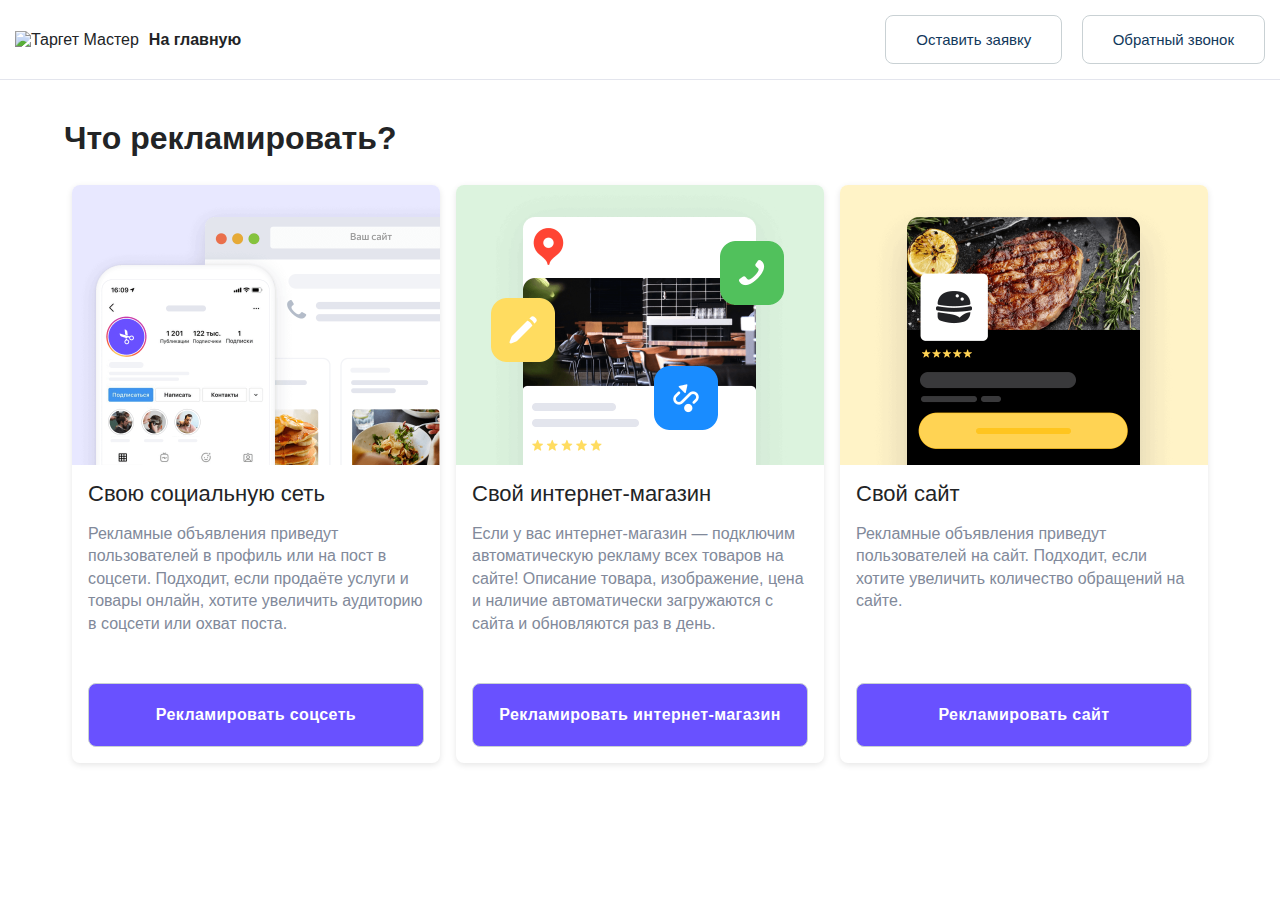
==== launch-ad.html @ 7a2d8f9c "Закончил работу. Сдал заказчику на проверку" ====
<!DOCTYPE html>
<html lang="ru">

<head>
    <meta charset="UTF-8">
    <meta name="viewport" content="width=device-width, initial-scale=1.0">
    <!-- ! Предзагрузка шрифтов -->
    <link rel="preload" href="fonts/YandexSansText-Regular.woff2" as="font" type="font/woff2" crossorigin />
    <link rel="preload" href="fonts/YandexSansText-Bold.woff2" as="font" type="font/woff2" crossorigin />
    <!-- ! Favicon -->
    <link rel="apple-touch-icon" sizes="180x180" href="favicon/apple-touch-icon.png">
    <link rel="icon" type="image/png" sizes="32x32" href="favicon/favicon-32x32.png">
    <link rel="icon" type="image/png" sizes="16x16" href="favicon/favicon-16x16.png">
    <link rel="manifest" href="favicon/site.webmanifest">
    <link rel="mask-icon" href="favicon/safari-pinned-tab.svg" color="#5bbad5">
    <meta name="msapplication-TileColor" content="#da532c">
    <meta name="theme-color" content="#ffffff">
    <!--! Подключение файлов CSS -->
    <link rel="stylesheet" href="css/style.css">
    <link rel="stylesheet" href="css/launch-ad-style.css">
    <title>Таргет Мастер - запустить рекламу</title>
</head>

<body class="lock-padding">
    <header class="header lock-padding">
        <div class="wrapper header__wrapper">
            <div class="header__container">
                <a href="index.html" class="header__logo">
                    <img src="img/logo.png" alt="Таргет Мастер">
                </a>
                <a href="index.html" class="to-home">На главную</a>
            </div>
            <div class="header__buttons">
                <a href="#" id="header-button" class="button header__button">Оставить заявку</a>
                <a href="#popup" class="button header__button popup-link">Обратный звонок</a>
            </div>
        </div>
    </header>
    <main class="ad">
        <div class="ad__wrapper">
            <h1 class="ad__title">Что рекламировать?</h1>
            <div class="ad__cards">
                <ul class="ad__list">
                    <li class="ad__item">
                        <div class="ad__item-wrapper">
                            <div class="ad__container">
                                <div class="ad__image ad__image_purple">
                                    <img src="img/launch-ad/card-1.png" alt="Рекламировать социальную сеть">
                                </div>
                                <h2 class="ad__subtitle">Свою социальную сеть</h2>
                                <div class="ad__description">
                                    Рекламные объявления приведут пользователей в профиль или на пост в соцсети. Подходит, если продаёте услуги и товары онлайн, хотите увеличить аудиторию в соцсети или охват поста.
                                </div>
                            </div>
                            <a href="#popup-ad" class="button ad__button popup-link">Рекламировать соцсеть</a>
                        </div>
                    </li>
                    <li class="ad__item">
                        <div class="ad__item-wrapper">
                            <div class="ad__container">
                                <div class="ad__image ad__image_green">
                                    <img src="img/launch-ad/card-2.png" alt="Рекламировать социальную сеть">
                                </div>
                                <h2 class="ad__subtitle">Свой интернет-магазин</h2>
                                <div class="ad__description">
                                    Если у вас интернет-магазин — подключим автоматическую рекламу всех товаров на сайте! Описание товара, изображение, цена и наличие автоматически загружаются с сайта и обновляются раз в день.
                                </div>
                            </div>
                            <a href="#popup-ad" class="button ad__button popup-link">Рекламировать интернет-магазин</a>
                        </div>
                    </li>
                    <li class="ad__item">
                        <div class="ad__item-wrapper">
                            <div class="ad__container">
                                <div class="ad__image ad__image_yellow">
                                    <img src="img/launch-ad/card-3.png" alt="Рекламировать социальную сеть">
                                </div>
                                <h2 class="ad__subtitle">Свой сайт</h2>
                                <div class="ad__description">
                                    Рекламные объявления приведут пользователей на сайт. Подходит, если хотите увеличить количество обращений на сайте.
                                </div>
                            </div>
                            <a href="#popup-ad" class="button ad__button popup-link">Рекламировать сайт</a>
                        </div>
                    </li>
                </ul>
            </div>
        </div>
    </main>
    <aside class="popup" id="popup">
        <div class="popup__body">
            <div class="popup__content">
                <div class="popup__close">
                    <span class="visually-hidden">Крестик - закрывает форму (модальное окно) при нажатии</span>
                </div>
                <h4 class="popup__title">Оставьте заявку, и мы поможем вам запустить рекламу на площадках facebook & Instagram</h4>
                <form action="sendmail.php" method="POST" class="popup__form">
                    <label class="popup__label">
						<span class="popup__sign"><span>* </span>Имя и фамилия</span>
						<input type="text" name="name" class="popup__input popup__name" required>
					</label>
                    <label class="popup__label">
						<span class="popup__sign"><span>* </span>Телефон</span>
						<input type="tel" name="tel" class="popup__input popup__tel " required>
					</label>
                    <label class="popup__label">
						<span class="popup__sign"><span>* </span>Электронная почта</span>
						<input type="email" name="email" class="popup__input popup__email" required>
					</label>
                    <div class="popup__description">Мы перезвоним вам в течение нескольких минут.</div>
                    <label class="popup__label-check">
						<span>* </span>
						<input type="checkbox" required>
						<span class="popup__agreement">Я даю «Таргет-Мастер» согласие на обработку указанных данных на условиях <a href="project88742/page1482202.html" target="_blank"> Политики конфиденциальности</a> для целей рассмотрения заявки и обратной связи по вопросам ее заполнения.</span>
					</label>
                    <button type="submit " class="button main__button_painted popup__button">Отправить заявку</button>
                </form>
            </div>
        </div>
    </aside>
    <aside class="popup popup-ad" id="popup-ad">
        <div class="popup__body">
            <div class="popup__content popup-ad__content">
                <div class="popup__close">
                    <span class="visually-hidden">Крестик - закрывает форму (модальное окно) при нажатии</span>
                </div>
                <h4 class="popup__title-ad popup-ad__title-ad">Добавьте адрес сайта или соцсети</h4>
                <div class="popup-ad__subtitle">Сюда Рекламная подписка приведет ваших потенциальных клиентов</div>
                <form action="sendmail-2.php" method="POST" class="popup__form">
                    <label class="popup__label">
						<input type="text" name="address" class="popup__input popup__name popup-ad__input" placeholder="Введите адрес" required>
						<span class="popup__sign popup-ad__sign">Например, https://yandex.ru</span>
					</label>
                    <label class="popup__label">
						<input type="text" name="name" class="popup__input popup__tel popup-ad__input" placeholder="Введите имя" required>
						<span class="popup__sign popup-ad__sign">Например, Иван</span>
					</label>
                    <label class="popup__label">
						<input type="tel" name="tel" class="popup__input popup__email popup-ad__input" placeholder="+9 909 999 99 99" required>
						<span class="popup__sign popup-ad__sign">Телефон для связи</span>
					</label>
                    <label class="popup__label-check">
						<span>* </span>
						<input type="checkbox" required>
						<span class="popup__agreement">Я даю «Таргет-Мастер» согласие на обработку указанных данных на условиях <a href="project88742/page1482202.html" target="_blank"> Политики конфиденциальности</a> для целей рассмотрения заявки и обратной связи по вопросам ее заполнения.</span>
					</label>
                    <button type="submit" class="button main__button_painted popup__button">Готово</button>
                </form>
            </div>
        </div>
    </aside>

    <script src="js/headerButton.js"></script>
    <script src="js/popups.js"></script>
</body>

</html>
---- css/style.css ----
/* ! ------------------------fonts-------------------- */
@font-face {
  font-family: "YS Text";
  src: url("../fonts/YandexSansText-Regular.woff2") format("woff2"), url("../fonts/YandexSansText-Regular.woff") format("woff"), url("../fonts/YandexSansText-Regular.ttf") format("truetype");
  font-weight: 400;
  font-style: normal;
  font-display: swap;
}
@font-face {
  font-family: "YS Text";
  src: url("../fonts/YandexSansText-Bold.woff2") format("woff2"), url("../fonts/YandexSansText-Bold.woff") format("woff"), url("../fonts/YandexSansText-Bold.ttf") format("truetype");
  font-weight: 600;
  font-style: normal;
  font-display: swap;
}
/* ! -------------------reset-styles------------------ */
* {
  margin: 0;
  padding: 0;
  border: 0;
  -webkit-box-sizing: border-box;
          box-sizing: border-box;
}

a {
  text-decoration: none;
  color: inherit;
}

ul,
ol,
li {
  list-style: none;
}

img {
  vertical-align: top;
}

button {
  cursor: pointer;
}

/* ! ------------------------body-------------------- */
html,
body {
  background-color: #f7f7f2;
  min-width: 360px;
  font-weight: 400;
  font-style: normal;
  font-family: "YS Text", "Arial", "Helvetica", sans-serif;
  overflow-x: hidden;
}

.visually-hidden {
  position: absolute;
  overflow: hidden;
  width: 1px;
  height: 1px;
  clip: rect(1px, 1px, 1px, 1px);
}

/* ! ------------------------styles------------------ */
.wrapper {
  padding: 0 15px;
}

.lock {
  overflow-y: hidden;
}

.header {
  position: fixed;
  z-index: 10;
  width: 100%;
  height: 80px;
  background: rgba(247, 247, 242, 0.8);
  -webkit-backdrop-filter: blur(6px);
  backdrop-filter: blur(6px);
}
.header__wrapper {
  display: -webkit-box;
  display: -ms-flexbox;
  display: flex;
  -webkit-box-pack: justify;
      -ms-flex-pack: justify;
          justify-content: space-between;
  -webkit-box-align: center;
      -ms-flex-align: center;
          align-items: center;
  padding-top: 15px;
  padding-bottom: 15px;
}
.header__logo {
  display: -webkit-box;
  display: -ms-flexbox;
  display: flex;
  max-height: 50px;
}
.header__logo img {
  -o-object-fit: contain;
  object-fit: contain;
  -o-object-position: left;
  object-position: left;
  max-height: 100%;
}
.header__button {
  color: #11385B;
  font-size: 15px;
}
.header__button:nth-child(n+2) {
  margin-left: 15px;
}
.header__button:hover {
  border: 1px solid #8a5af1;
}

.button {
  display: inline-block;
  padding: 15px 30px;
  border-radius: 8px;
  border: 1px solid #c9d1d4;
  background-color: unset;
  opacity: 1;
  text-align: center;
  -webkit-transition: all 0.3s ease;
  transition: all 0.3s ease;
}

.main {
  padding-top: 100px;
}
.main__wrapper {
  display: -webkit-box;
  display: -ms-flexbox;
  display: flex;
}
.main__container {
  padding: 150px 0;
  width: 50%;
}
.main__container:last-child {
  padding-left: 50px;
  background-image: url("../img/1-screen/bg-2.png");
  background-size: 100% 100%;
  background-repeat: no-repeat;
}
.main__title {
  line-height: 1.18;
  font-weight: 600;
  font-size: 44px;
  color: #11385b;
}
.main__subtitle {
  margin-top: 25px;
  font-size: 24px;
  line-height: 1.33;
  color: #11385b;
}
.main__buttons {
  display: -webkit-box;
  display: -ms-flexbox;
  display: flex;
  margin-top: 50px;
}
.main__button {
  display: block;
  font-weight: 500;
  font-size: 18px;
}
.main__button_painted {
  margin-right: 15px;
  background-color: #6951FF;
  color: #fff;
}
.main__button_painted:hover {
  opacity: 0.8;
}
.main__button:last-child {
  border-color: #6951FF;
  color: #6951FF;
}
.main__button:last-child:hover {
  background-color: #6951FF;
  color: #fff;
  opacity: 0.8;
}
.main__image {
  max-width: 685px;
}

.container {
  display: -webkit-box;
  display: -ms-flexbox;
  display: flex;
  -webkit-box-pack: end;
      -ms-flex-pack: end;
          justify-content: flex-end;
  padding-bottom: 0;
}
.container__wrapper {
  position: relative;
  top: -20px;
  display: -webkit-box;
  display: -ms-flexbox;
  display: flex;
  -webkit-box-orient: vertical;
  -webkit-box-direction: normal;
      -ms-flex-direction: column;
          flex-direction: column;
  -webkit-box-pack: center;
      -ms-flex-pack: center;
          justify-content: center;
  width: 100%;
  max-width: 540px;
  padding-left: 71px;
  padding-right: 15px;
  background-image: url("../img/1-screen/bg-1.png");
  background-size: 100% 100%;
}

.autonomy__caption {
  margin: 4.69% 0 2.08%;
  text-align: center;
  padding: 0 15px;
}
.autonomy__wrapper {
  display: -webkit-box;
  display: -ms-flexbox;
  display: flex;
}
.autonomy__container:first-child {
  display: -webkit-box;
  display: -ms-flexbox;
  display: flex;
  -webkit-box-pack: end;
      -ms-flex-pack: end;
          justify-content: flex-end;
  -webkit-box-align: center;
      -ms-flex-align: center;
          align-items: center;
  width: 45%;
}
.autonomy__container:last-child {
  width: 55%;
  padding-bottom: 100px;
  background-image: url("../img/2-screen/bg-3.png");
  background-size: 100% 94%;
  background-position: right -350px bottom 0;
  background-repeat: no-repeat;
}
.autonomy__container-wrapper {
  max-width: 480px;
  padding-left: 15px;
  padding-right: 10px;
}
.autonomy__subtitle {
  margin-top: 25px;
}
.title {
  font-size: 36px;
  line-height: 1.17;
  font-weight: 600;
  color: #11385b;
}

.subtitle {
  font-size: 18px;
  line-height: 1.33;
  color: #585d78;
}

.display {
  -webkit-transform: translateY(-70px);
          transform: translateY(-70px);
}
.display__wrapper {
  display: -webkit-box;
  display: -ms-flexbox;
  display: flex;
}
.display__container {
  width: 50%;
}
.display__container:first-child {
  display: -webkit-box;
  display: -ms-flexbox;
  display: flex;
  -webkit-box-pack: end;
      -ms-flex-pack: end;
          justify-content: flex-end;
  padding: 100px 0;
  background-image: url("../img/3-screen/bg-4.png"), url("../img/3-screen/bg-5.png");
  background-repeat: no-repeat;
  background-position: right 15px bottom, left -30px top;
  background-size: 46% 78%, 70% 92%;
}
.display__container:last-child {
  display: -webkit-box;
  display: -ms-flexbox;
  display: flex;
  -webkit-box-align: center;
      -ms-flex-align: center;
          align-items: center;
}
.display__container-wrapper {
  padding-left: 100px;
  padding-right: 15px;
  max-width: 500px;
}
.display__subtitle {
  margin-top: 20px;
}

.budget {
  -webkit-transform: translateY(-120px);
          transform: translateY(-120px);
}
.budget__wrapper {
  display: -webkit-box;
  display: -ms-flexbox;
  display: flex;
}
.budget__container {
  padding-top: 9.38%;
}
.budget__container:first-child {
  display: -webkit-box;
  display: -ms-flexbox;
  display: flex;
  -webkit-box-pack: end;
      -ms-flex-pack: end;
          justify-content: flex-end;
  -webkit-box-align: center;
      -ms-flex-align: center;
          align-items: center;
  width: 47%;
}
.budget__container:last-child {
  width: 53%;
  background-image: url("../img/4-screen/bg-6.png");
  background-size: 100% 92%;
  background-position: left 330px top;
  background-repeat: no-repeat;
}
.budget__container-wrapper {
  max-width: 475px;
  padding-left: 15px;
  padding-right: 45px;
  -webkit-transform: translateY(-50px);
          transform: translateY(-50px);
}
.budget__subtitle {
  margin-top: 25px;
}
.results {
  padding-top: 5.73%;
  padding-bottom: 6.67%;
  background-color: #323555;
}
.results__wrapper {
  max-width: 980px;
  margin: 0 auto;
}
.results__title {
  margin-bottom: 56px;
  padding: 0 15px;
  text-align: center;
  color: #fff;
}
.results__cards {
  display: -webkit-box;
  display: -ms-flexbox;
  display: flex;
  -ms-flex-wrap: wrap;
      flex-wrap: wrap;
  width: 100%;
  -webkit-box-pack: center;
      -ms-flex-pack: center;
          justify-content: center;
}
.results__cards_pc {
  display: -webkit-box;
  display: -ms-flexbox;
  display: flex;
}
.results__card {
  width: 46.84%;
  margin: 15px;
  padding: 40px;
  background-color: #fff;
  border-radius: 12px;
}
.results__description {
  margin-top: 6.67%;
  margin-bottom: 50px;
  padding: 0 15px;
  color: #fff;
  text-align: center;
}
.results__buttons {
  display: -webkit-box;
  display: -ms-flexbox;
  display: flex;
  -webkit-box-pack: center;
      -ms-flex-pack: center;
          justify-content: center;
  padding: 0 15px;
}
.results__button {
  font-size: 18px;
  color: #fff;
}
.results__button:last-child {
  margin-left: 20px;
}
.results__button:last-child:hover {
  background-color: #fff;
  color: #000;
}
.results__button_painted {
  background-color: #fff;
  color: #000;
}
.results__button_painted:hover {
  opacity: 0.8;
}

.slider {
  display: none;
  margin: 0 auto;
}

.swiper-pagination {
  display: none;
}

.card_auto::before {
  background-image: url("../img/5-screen/auto.png");
}
.card_food::before {
  background-image: url("../img/5-screen/food.png");
}
.card_coworking::before {
  background-image: url("../img/5-screen/coworking.png");
}
.card_woman::before {
  background-image: url("../img/5-screen/woman.png");
}
.card__header {
  position: relative;
  padding-left: 84px;
  padding-bottom: 40px;
  border-bottom: 1px solid rgba(0, 0, 0, 0.1);
}
.card__header::before {
  content: "";
  position: absolute;
  top: 0;
  left: 0;
  display: block;
  width: 64px;
  height: 64px;
  background-size: contain;
}
.card__title {
  color: #11385b;
  font-weight: 600;
  font-size: 20px;
  margin-bottom: 12px;
  padding-top: 4px;
}
.card__subtitle {
  color: #748A9C;
  font-size: 16px;
}
.card__count {
  display: -webkit-box;
  display: -ms-flexbox;
  display: flex;
  margin-top: 36px;
  font-size: 32px;
  font-weight: 600;
  color: #11385b;
}
.card__count-percent {
  position: relative;
  margin-left: 40px;
  color: #45E254;
}
.card__count-percent::before {
  content: "";
  position: absolute;
  top: 50%;
  left: -20px;
  -webkit-transform: translateY(-50%);
          transform: translateY(-50%);
  display: block;
  width: 15px;
  height: 28px;
  background-image: url("../img/5-screen/arrow.png");
  background-size: contain;
  background-repeat: no-repeat;
}
.card__description {
  color: #11385B;
  opacity: 0.7;
  font-size: 14px;
  line-height: 1.29;
  margin-top: 6px;
}
.card__progress {
  color: #11385b;
  margin-top: 36px;
  font-size: 32px;
  font-weight: 600;
  line-height: 1.29;
}

.automation {
  padding-top: 10.42%;
  padding-bottom: 10.42%;
}
.automation__wrapper {
  width: 100%;
  max-width: 920px;
  margin: 0 auto;
}
.automation__title {
  text-align: center;
  margin: 0 auto;
  max-width: 750px;
}
.automation__description {
  text-align: center;
  margin: 3.26% auto 7.82%;
  max-width: 800px;
  color: #11385b;
  font-size: 24px;
  line-height: 1.33;
}
.automation__list {
  display: -webkit-box;
  display: -ms-flexbox;
  display: flex;
  -ms-flex-wrap: wrap;
      flex-wrap: wrap;
}
.automation__item {
  padding: 30px;
  width: 50%;
}
.automation__subtitle {
  margin-top: 11.25%;
  text-align: center;
}
.automation__buttons {
  margin-top: 42px;
  display: -webkit-box;
  display: -ms-flexbox;
  display: flex;
  -webkit-box-pack: center;
      -ms-flex-pack: center;
          justify-content: center;
}

.item {
  text-align: center;
}
.item__image {
  margin: 0 auto;
  width: 80px;
  height: 80px;
}
.item__image img {
  width: 100%;
}
.item__title {
  margin-top: 16px;
  color: #11385b;
  font-size: 24px;
}
.item__description {
  margin-top: 16px;
  color: #585d78;
  font-size: 18px;
  line-height: 1.11;
}

.popup {
  position: fixed;
  z-index: 999;
  top: 0;
  left: 0;
  padding: 42px 15px;
  width: 100vw;
  min-width: 320px;
  height: 100vh;
  background-color: rgba(0, 0, 0, 0.7);
  opacity: 0;
  visibility: hidden;
  overflow-y: auto;
  overflow-x: hidden;
  -webkit-transition: all 1s ease 0s;
  transition: all 1s ease 0s;
  color: #fff;
}
.popup.open {
  opacity: 1;
  visibility: visible;
}
.popup.open .popup__content {
  -webkit-transform: translateY(0);
          transform: translateY(0);
  opacity: 1;
}
.popup__body {
  min-height: 100%;
  display: -webkit-box;
  display: -ms-flexbox;
  display: flex;
  -webkit-box-align: center;
      -ms-flex-align: center;
          align-items: center;
  -webkit-box-pack: center;
      -ms-flex-pack: center;
          justify-content: center;
}
.popup__content {
  position: relative;
  background-color: #f7f7f1;
  -webkit-transition: all 1s ease 0s;
  transition: all 1s ease 0s;
  opacity: 0;
  padding: 56px 56px 72px;
  width: 70%;
  -webkit-transform: perspective(600px) translateY(-200%) rotateX(45deg);
          transform: perspective(600px) translateY(-200%) rotateX(45deg);
}
.popup__content::after {
  content: "";
  position: absolute;
  z-index: -1;
  width: 217px;
  height: 217px;
  border-radius: 100%;
  background: linear-gradient(147.31deg, rgba(255, 255, 255, 0.17) 45.74%, rgba(230, 230, 230, 0) 86.05%);
  opacity: 0.2;
  top: 27px;
  left: 27px;
}
.popup__close {
  position: absolute;
  right: 15px;
  top: 31px;
  width: 34px;
  height: 34px;
  background-size: contain;
  cursor: pointer;
}
.popup__close::after, .popup__close::before {
  content: "";
  display: block;
  width: 100%;
  height: 1px;
  background-color: #c5c5c5;
}
.popup__close::after {
  -webkit-transform: rotate(-45deg);
          transform: rotate(-45deg);
}
.popup__close::before {
  -webkit-transform: rotate(45deg);
          transform: rotate(45deg);
}
.popup__close:focus {
  outline: none;
}
.popup__title {
  max-width: 900px;
  margin: 0 auto 55px;
  font-weight: 600;
  font-size: 32px;
  text-align: center;
  color: #11385b;
}
.popup__form {
  display: -webkit-box;
  display: -ms-flexbox;
  display: flex;
  -webkit-box-orient: vertical;
  -webkit-box-direction: normal;
      -ms-flex-direction: column;
          flex-direction: column;
  max-width: 470px;
  margin-left: auto;
  margin-right: auto;
}
.popup__label {
  display: -webkit-box;
  display: -ms-flexbox;
  display: flex;
  -webkit-box-orient: vertical;
  -webkit-box-direction: normal;
      -ms-flex-direction: column;
          flex-direction: column;
}
.popup__label:nth-child(n+2) {
  margin-top: 20px;
}
.popup__sign {
  font-size: 16px;
  color: #585d78;
  font-family: Helvetica, Arial, sans-serif;
  margin-bottom: 5px;
}
.popup__sign span {
  color: #ff0000;
}
.popup__input {
  padding: 0 10px;
  display: -webkit-box;
  display: -ms-flexbox;
  display: flex;
  -webkit-box-align: center;
      -ms-flex-align: center;
          align-items: center;
  -webkit-box-pack: start;
      -ms-flex-pack: start;
          justify-content: flex-start;
  text-align: left;
  border: 1px solid #c5c5c5;
  background: #fff;
  color: #000;
  font-family: "Helvetica Neue", Helvetica, Arial, sans-serif;
  height: 32px;
  width: 100%;
  font-size: 15px;
}
.popup__input:focus {
  outline: none;
  border: 2px solid #8a5af1;
}
.popup__description {
  margin-top: 40px;
  color: #585d78;
  font-size: 16px;
}
.popup__label-check {
  display: -webkit-box;
  display: -ms-flexbox;
  display: flex;
  cursor: pointer;
  margin-top: 30px;
}
.popup__label-check span:first-child {
  color: #ff0000;
  margin-right: 5px;
}
.popup__agreement {
  margin-left: 10px;
  color: #999;
  font-size: 12px;
}
.popup__agreement a {
  text-decoration: underline;
}
.popup__button {
  margin: 20px auto 0 auto;
  width: 100%;
  max-width: 390px;
  display: -webkit-box;
  display: -ms-flexbox;
  display: flex;
  -webkit-box-align: center;
      -ms-flex-align: center;
          align-items: center;
  -webkit-box-pack: center;
      -ms-flex-pack: center;
          justify-content: center;
  height: 48px;
  font-size: 15px;
  font-family: inherit;
  border-radius: 4px;
  margin-top: 30px;
  -webkit-transition: all 0.3s ease;
  transition: all 0.3s ease;
  font-family: "Helvetica Neue", Helvetica, Arial, sans-serif;
  background-color: #8a5af1;
}

.ad {
  padding-top: 120px;
  padding-bottom: 100px;
}
.ad__wrapper {
  max-width: 1182px;
  margin: 0 auto;
  padding: 0 15px;
}
.ad__title {
  font-size: 32px;
  font-weight: 600;
  margin-bottom: 20px;
}
.ad__list {
  display: -webkit-box;
  display: -ms-flexbox;
  display: flex;
  -ms-flex-wrap: wrap;
      flex-wrap: wrap;
  -webkit-box-align: stretch;
      -ms-flex-align: stretch;
          align-items: stretch;
}
.ad__item {
  padding: 8px;
  width: 384px;
}
.ad__item-wrapper {
  display: -webkit-box;
  display: -ms-flexbox;
  display: flex;
  -webkit-box-orient: vertical;
  -webkit-box-direction: normal;
      -ms-flex-direction: column;
          flex-direction: column;
  -webkit-box-pack: justify;
      -ms-flex-pack: justify;
          justify-content: space-between;
  -webkit-box-shadow: 0 2px 6px rgba(0, 0, 0, 0.1);
          box-shadow: 0 2px 6px rgba(0, 0, 0, 0.1);
  height: 100%;
  border-radius: 8px;
}
.ad__image {
  display: -webkit-box;
  display: -ms-flexbox;
  display: flex;
  -webkit-box-pack: center;
      -ms-flex-pack: center;
          justify-content: center;
  -webkit-box-align: end;
      -ms-flex-align: end;
          align-items: flex-end;
  width: 100%;
  height: 280px;
  border-radius: 8px 8px 0 0;
}
.ad__image_purple {
  background-color: #e8e8ff;
}
.ad__image_green {
  background-color: #dcf3de;
}
.ad__image_yellow {
  background-color: #fff3c7;
}
.ad__image img {
  width: 100%;
}
.ad__subtitle {
  padding: 0 16px;
  margin: 16px 0;
  font-size: 22px;
  font-weight: 400;
}
.ad__description {
  padding: 0 16px;
  font-size: 16px;
  line-height: 1.4;
  color: #81899a;
}
.ad__button {
  display: -webkit-box;
  display: -ms-flexbox;
  display: flex;
  -webkit-box-align: center;
      -ms-flex-align: center;
          align-items: center;
  -webkit-box-pack: center;
      -ms-flex-pack: center;
          justify-content: center;
  margin: 48px 16px 16px 16px;
  height: 64px;
  font-weight: 600;
  background: #6951ff;
  color: #fff;
  letter-spacing: 0.4px;
  padding: 15px 20px;
}
.ad__button:hover {
  background: #5a46db;
}

@media (max-width: 1070px) {
  .main__title {
    font-size: 34px;
  }
  .main__subtitle {
    font-size: 20px;
  }

  .container__wrapper {
    padding-left: 15px;
  }

  .button {
    padding: 15px;
  }

  .title {
    font-size: 30px;
  }

  .display__container-wrapper {
    padding-left: 15px;
  }

  .budget__container-wrapper {
    padding-right: 15px;
  }

  .results__card {
    padding: 20px;
    margin: 10px;
  }
}
@media (max-width: 886px) {
  .popup__title {
    font-size: 20px;
    margin-bottom: 40px;
  }
  .popup__content {
    width: 100%;
    padding-left: 25px;
    padding-right: 25px;
    padding-bottom: 35px;
  }
  .popup__description {
    margin-top: 25px;
  }
}
@media (max-width: 700px) {
  .header__logo {
    height: 45px;
    -ms-flex-negative: 1;
        flex-shrink: 1;
  }
  .header__button {
    -webkit-box-flex: 1;
        -ms-flex-positive: 1;
            flex-grow: 1;
  }
  .header__button:nth-child(n+2) {
    display: none;
  }

  .main {
    background-image: url("../img/1-screen/bg-1.png"), url("../img/1-screen/bg-2.png");
    background-repeat: no-repeat;
    background-size: 100% 60%, 100% 50%;
    background-position: left -100px top 90px, right -250px top 60px;
  }
  .main__wrapper {
    -webkit-box-orient: vertical;
    -webkit-box-direction: normal;
        -ms-flex-direction: column;
            flex-direction: column;
  }
  .main__container {
    width: 100%;
    padding: 75px 0;
  }
  .main__container:last-child {
    position: relative;
    padding-left: 90px;
    padding-top: 0;
    display: -webkit-box;
    display: -ms-flexbox;
    display: flex;
    -webkit-box-pack: center;
        -ms-flex-pack: center;
            justify-content: center;
    background: none;
  }
  .main__title {
    text-align: center;
    font-size: 28px;
  }
  .main__subtitle {
    text-align: center;
  }
  .main__image {
    max-width: 465px;
    max-height: 308px;
  }
  .main__buttons {
    -webkit-box-pack: center;
        -ms-flex-pack: center;
            justify-content: center;
  }

  .container {
    -webkit-box-pack: center;
        -ms-flex-pack: center;
            justify-content: center;
  }
  .container__wrapper {
    background: none;
  }

  .autonomy__wrapper {
    -webkit-box-orient: vertical;
    -webkit-box-direction: reverse;
        -ms-flex-direction: column-reverse;
            flex-direction: column-reverse;
  }
  .autonomy__container {
    width: 100%;
  }
  .autonomy__container:first-child {
    -webkit-box-pack: center;
        -ms-flex-pack: center;
            justify-content: center;
    width: 100%;
  }
  .autonomy__container:last-child {
    padding-bottom: 130px;
    width: 100%;
    background-position: right -275px bottom 50px;
    background-size: 100% 84%;
  }
  .autonomy__caption {
    margin-bottom: 9%;
  }
  .autonomy__image {
    display: block;
    margin: 0 auto;
    max-width: 470px;
  }

  .title {
    text-align: center;
  }

  .subtitle {
    text-align: center;
  }

  .display {
    -webkit-transform: none;
            transform: none;
  }
  .display__wrapper {
    -webkit-box-orient: vertical;
    -webkit-box-direction: normal;
        -ms-flex-direction: column;
            flex-direction: column;
  }
  .display__container {
    width: 100%;
  }
  .display__container:first-child {
    -webkit-box-pack: center;
        -ms-flex-pack: center;
            justify-content: center;
    background-size: 46% 55%, 70% 77%;
    background-position: right 60px bottom 75px, left -30px top;
  }
  .display__container:last-child {
    -webkit-box-pack: center;
        -ms-flex-pack: center;
            justify-content: center;
  }
  .display__image {
    max-width: 400px;
    max-height: 378px;
  }

  .budget {
    margin-top: 70px;
    margin-bottom: 50px;
    -webkit-transform: none;
            transform: none;
  }
  .budget__wrapper {
    -webkit-box-orient: vertical;
    -webkit-box-direction: reverse;
        -ms-flex-direction: column-reverse;
            flex-direction: column-reverse;
  }
  .budget__container:first-child {
    width: 100%;
    -webkit-box-pack: center;
        -ms-flex-pack: center;
            justify-content: center;
    margin-top: 30px;
  }
  .budget__container:last-child {
    display: -webkit-box;
    display: -ms-flexbox;
    display: flex;
    -webkit-box-pack: center;
        -ms-flex-pack: center;
            justify-content: center;
    width: 100%;
    background-position: left 250px top;
  }
  .budget__image {
    max-width: 400px;
    max-height: 318px;
  }

  .results {
    padding-top: 21%;
    padding-bottom: 20%;
  }
  .results__cards {
    -webkit-box-pack: start;
        -ms-flex-pack: start;
            justify-content: flex-start;
    -ms-flex-wrap: nowrap;
        flex-wrap: nowrap;
    -webkit-box-align: center;
        -ms-flex-align: center;
            align-items: center;
    margin: 0 auto;
  }
  .results__cards_pc {
    display: none;
  }
  .results__card {
    padding: 40px 30px;
    width: 100%;
    margin: 0;
  }
  .results__description {
    margin-top: 50px;
  }
  .results__button {
    font-size: 17px;
  }

  .slider {
    display: block;
    max-width: 340px;
  }

  .swiper-pagination {
    display: block;
  }

  .automation {
    padding-top: 20%;
    padding-bottom: 25%;
  }
  .automation__item {
    width: 100%;
  }
}
@media (max-width: 409px) {
  .header__logo {
    height: 40px;
  }
  .header__button {
    font-size: 14px;
    padding: 15px 10px;
  }

  .main__button:last-child {
    display: none;
  }
  .main__button_painted {
    margin-right: 0;
  }
  .main__container:last-child {
    padding-left: 140px;
  }

  .results__button:last-child {
    display: none;
  }
}
---- css/launch-ad-style.css ----
html,
body {
  background-color: #fff;
  color: #222426;
  font-size: 16px;
}

.header {
  border-bottom: 1px solid #e3e5ed;
  background-color: #fff;
}
.header__container {
  display: -webkit-box;
  display: -ms-flexbox;
  display: flex;
  -webkit-box-pack: justify;
      -ms-flex-pack: justify;
          justify-content: space-between;
  -webkit-box-align: center;
      -ms-flex-align: center;
          align-items: center;
}

.to-home {
  font-weight: 600;
  margin-left: 10px;
  -webkit-transition: all 0.3s ease;
  transition: all 0.3s ease;
}
.to-home:hover {
  color: #6951ff;
}

.popup-ad__content {
  background-color: #fff;
}
.popup-ad__title-ad {
  max-width: 900px;
  margin: 0 auto 55px;
  font-weight: 600;
  font-size: 32px;
  text-align: center;
  color: #11385b;
  margin-bottom: 0;
  color: #222426;
}
.popup-ad__subtitle {
  margin-top: 15px;
  margin-bottom: 35px;
  text-align: center;
  color: #222426;
}
.popup-ad__sign {
  margin-top: 5px;
  color: #81899a;
  font-size: 12px;
}
.popup-ad__input {
  font-size: 16px;
  border-radius: 8px;
  height: 64px;
  background-color: #f7f8fc;
}
@media (max-width: 1200px) {
  .ad__title {
    max-width: 798px;
    margin-left: auto;
    margin-right: auto;
  }
  .ad__cards {
    max-width: 798px;
    margin: 0 auto;
  }
}
@media (max-width: 815px) {
  .ad__title {
    text-align: center;
  }
  .ad__list {
    -webkit-box-pack: center;
        -ms-flex-pack: center;
            justify-content: center;
  }
}
@media (max-width: 756px) {
  .to-home {
    display: none;
  }
}
@media (max-width: 376px) {
  .ad__title {
    font-size: 26px;
  }
  .ad__item {
    width: 100%;
    padding: 0;
  }
  .ad__item:nth-child(n+2) {
    margin-top: 20px;
  }
}
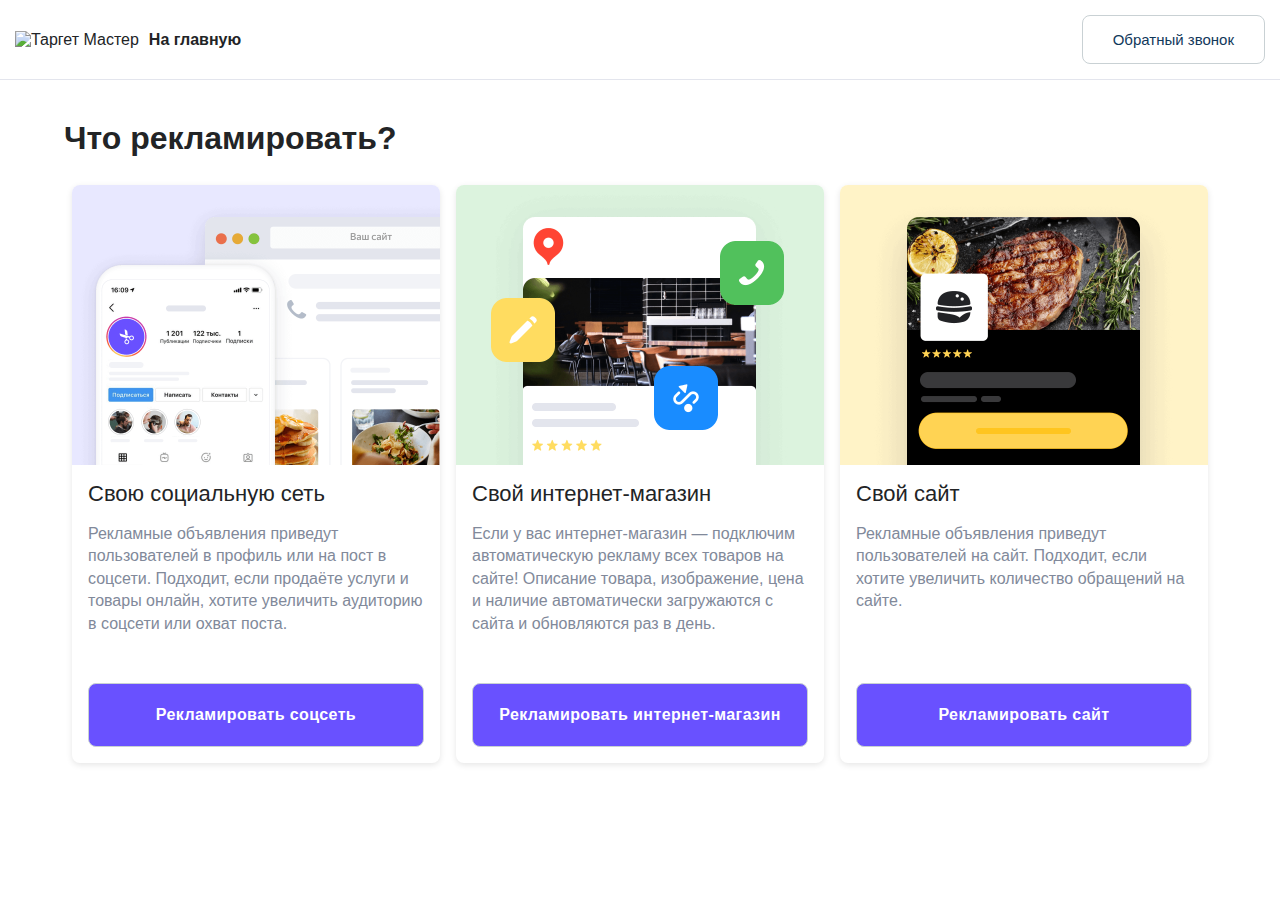
==== commit aef03eef: "Крайняя доработка" ====
--- a/launch-ad.html
+++ b/launch-ad.html
@@ -31,8 +31,8 @@
                 <a href="index.html" class="to-home">На главную</a>
             </div>
             <div class="header__buttons">
-                <a href="#" id="header-button" class="button header__button">Оставить заявку</a>
-                <a href="#popup" class="button header__button popup-link">Обратный звонок</a>
+                <!-- <a href="#" class="button header__button">Оставить заявку</a> -->
+                <a href="#popup" id="header-button" class="button header__button popup-link">Обратный звонок</a>
             </div>
         </div>
     </header>
@@ -101,7 +101,7 @@
 					</label>
                     <label class="popup__label">
 						<span class="popup__sign"><span>* </span>Телефон</span>
-						<input type="tel" name="tel" class="popup__input popup__tel " required>
+						<input type="tel" name="tel" class="popup__input popup__tel" pattern="([\+]*[1-9]{1}\s?[\(]*9[0-9]{2}[\)]*\s?\d{3}[-]*\d{2}[-]*\d{2})" required>
 					</label>
                     <label class="popup__label">
 						<span class="popup__sign"><span>* </span>Электронная почта</span>
@@ -128,15 +128,15 @@
                 <div class="popup-ad__subtitle">Сюда Рекламная подписка приведет ваших потенциальных клиентов</div>
                 <form action="sendmail-2.php" method="POST" class="popup__form">
                     <label class="popup__label">
-						<input type="text" name="address" class="popup__input popup__name popup-ad__input" placeholder="Введите адрес" required>
-						<span class="popup__sign popup-ad__sign">Например, https://yandex.ru</span>
+						<input type="text" name="address" id="input-address" class="popup__input popup__address popup-ad__input" placeholder="Введите адрес" required>
+						<span id="address-sign" class="popup__sign popup-ad__sign">Например, https://yandex.ru</span>
 					</label>
                     <label class="popup__label">
-						<input type="text" name="name" class="popup__input popup__tel popup-ad__input" placeholder="Введите имя" required>
+						<input type="text" name="name" class="popup__input popup__name popup-ad__input" placeholder="Введите имя" required>
 						<span class="popup__sign popup-ad__sign">Например, Иван</span>
 					</label>
                     <label class="popup__label">
-						<input type="tel" name="tel" class="popup__input popup__email popup-ad__input" placeholder="+9 909 999 99 99" required>
+						<input type="tel" name="tel" class="popup__input popup__email popup-ad__input" pattern="([\+]*[1-9]{1}\s?[\(]*9[0-9]{2}[\)]*\s?\d{3}[-]*\d{2}[-]*\d{2})" placeholder="+7 909 999 99 99" required>
 						<span class="popup__sign popup-ad__sign">Телефон для связи</span>
 					</label>
                     <label class="popup__label-check">
@@ -144,12 +144,15 @@
 						<input type="checkbox" required>
 						<span class="popup__agreement">Я даю «Таргет-Мастер» согласие на обработку указанных данных на условиях <a href="project88742/page1482202.html" target="_blank"> Политики конфиденциальности</a> для целей рассмотрения заявки и обратной связи по вопросам ее заполнения.</span>
 					</label>
+                    <input type="text" name="source" id="source" class="visually-hidden">
+                    <input type="text" name="for-mail-title" id="for-mail-title" class="visually-hidden">
                     <button type="submit" class="button main__button_painted popup__button">Готово</button>
                 </form>
             </div>
         </div>
     </aside>
 
+    <script src="js/clickButtons.js"></script>
     <script src="js/headerButton.js"></script>
     <script src="js/popups.js"></script>
 </body>
